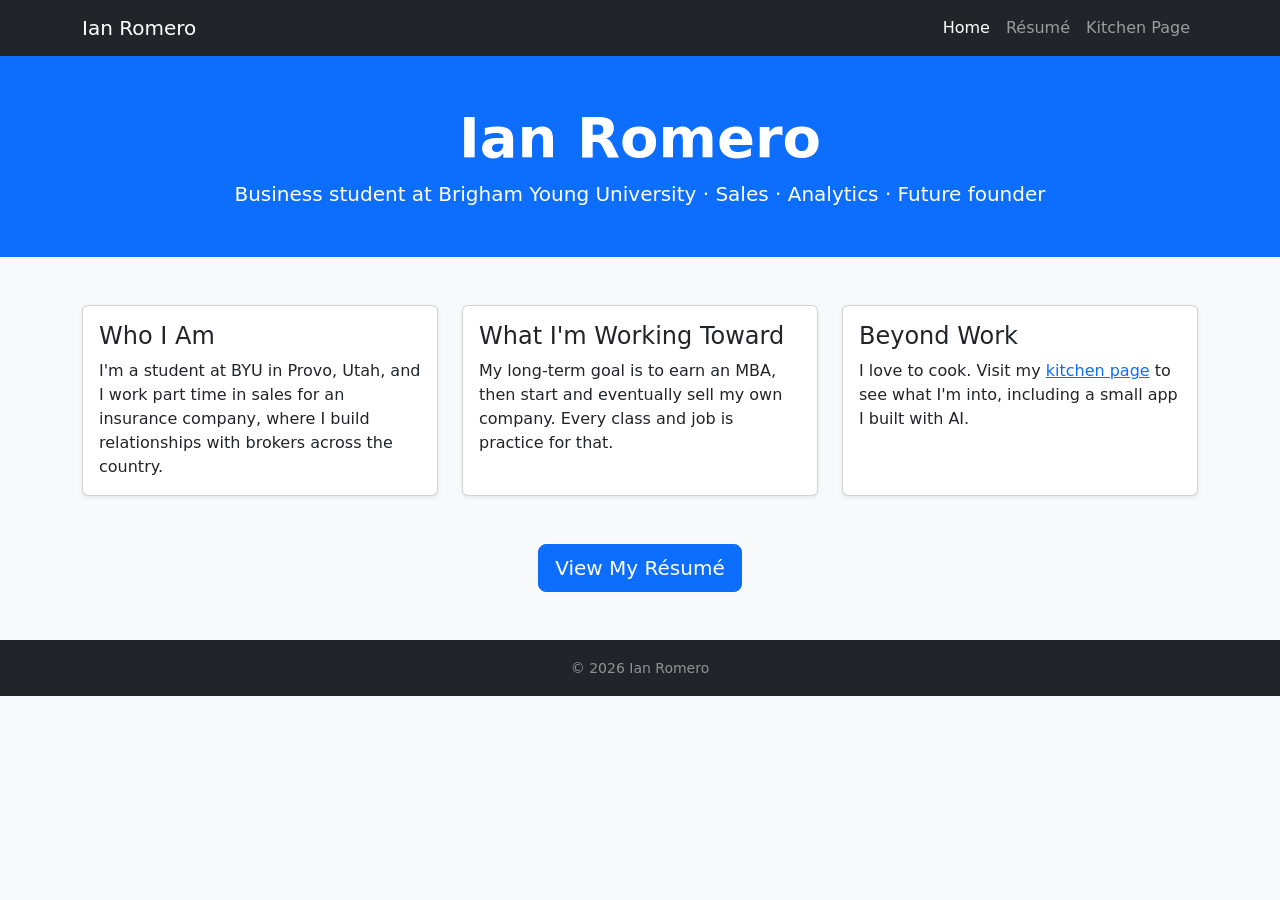
==== index.html @ e1b8995b "Add initial index.html for personal website" ====
<!DOCTYPE html>
<html lang="en">
<head>
    <meta charset="UTF-8">
    <meta name="viewport" content="width=device-width, initial-scale=1">
    <title>Ian Romero | Home</title>
    <!-- Bootstrap 5 (professional pages use the Bootstrap framework) -->
    <link href="https://cdn.jsdelivr.net/npm/bootstrap@5.3.3/dist/css/bootstrap.min.css" rel="stylesheet">
</head>
<body class="bg-light">
    <nav class="navbar navbar-expand-md navbar-dark bg-dark">
        <div class="container">
            <a class="navbar-brand" href="index.html">Ian Romero</a>
            <button class="navbar-toggler" type="button" data-bs-toggle="collapse" data-bs-target="#nav">
                <span class="navbar-toggler-icon"></span>
            </button>
            <div class="collapse navbar-collapse" id="nav">
                <ul class="navbar-nav ms-auto">
                    <li class="nav-item"><a class="nav-link active" href="index.html">Home</a></li>
                    <li class="nav-item"><a class="nav-link" href="resume.html">R&eacute;sum&eacute;</a></li>
                    <li class="nav-item"><a class="nav-link" href="scratch.html">Kitchen Page</a></li>
                </ul>
            </div>
        </div>
    </nav>

    <header class="bg-primary text-white py-5">
        <div class="container text-center">
            <h1 class="display-4 fw-bold">Ian Romero</h1>
            <p class="lead mb-0">Business student at Brigham Young University &middot; Sales &middot; Analytics &middot; Future founder</p>
        </div>
    </header>

    <main class="container my-5">
        <div class="row g-4">
            <div class="col-md-4">
                <div class="card h-100 shadow-sm">
                    <div class="card-body">
                        <h2 class="h4 card-title">Who I Am</h2>
                        <p class="card-text">I'm a student at BYU in Provo, Utah, and I work part time in sales for an
                           insurance company, where I build relationships with brokers across the country.</p>
                    </div>
                </div>
            </div>
            <div class="col-md-4">
                <div class="card h-100 shadow-sm">
                    <div class="card-body">
                        <h2 class="h4 card-title">What I'm Working Toward</h2>
                        <p class="card-text">My long-term goal is to earn an MBA, then start and eventually sell
                           my own company. Every class and job is practice for that.</p>
                    </div>
                </div>
            </div>
            <div class="col-md-4">
                <div class="card h-100 shadow-sm">
                    <div class="card-body">
                        <h2 class="h4 card-title">Beyond Work</h2>
                        <p class="card-text">I love to cook. Visit my <a href="scratch.html">kitchen page</a>
                           to see what I'm into, including a small app I built with AI.</p>
                    </div>
                </div>
            </div>
        </div>
        <div class="text-center mt-5">
            <a class="btn btn-primary btn-lg" href="resume.html">View My R&eacute;sum&eacute;</a>
        </div>
    </main>

    <footer class="bg-dark text-white-50 text-center py-3">
        <small>&copy; 2026 Ian Romero</small>
    </footer>

    <script src="https://cdn.jsdelivr.net/npm/bootstrap@5.3.3/dist/js/bootstrap.bundle.min.js"></script>
</body>
</html>
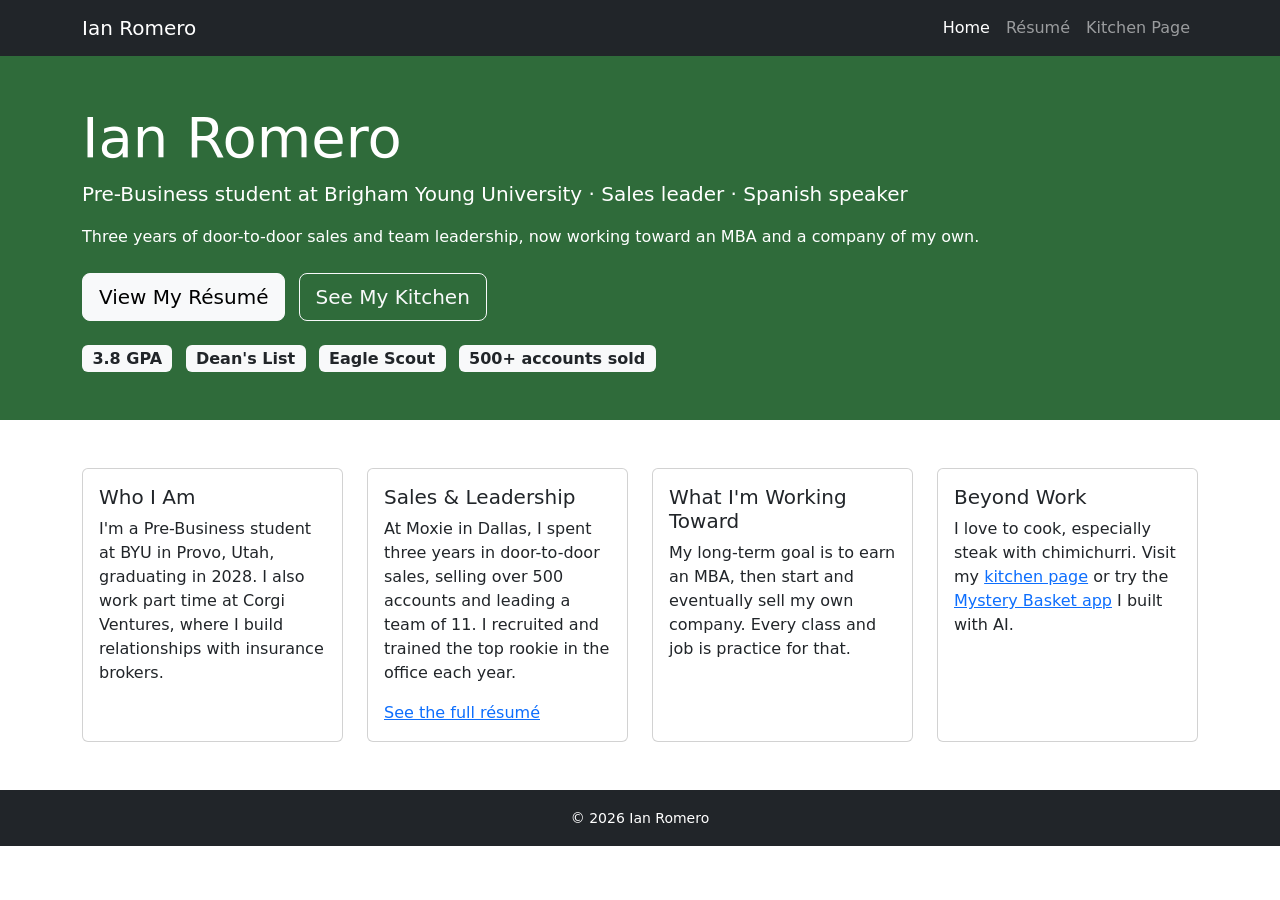
==== commit 16844219: "Refactor index.html for improved structure and content" ====
--- a/index.html
+++ b/index.html
@@ -1,75 +1,73 @@
 <!DOCTYPE html>
 <html lang="en">
 <head>
-    <meta charset="UTF-8">
-    <meta name="viewport" content="width=device-width, initial-scale=1">
-    <title>Ian Romero | Home</title>
-    <!-- Bootstrap 5 (professional pages use the Bootstrap framework) -->
-    <link href="https://cdn.jsdelivr.net/npm/bootstrap@5.3.3/dist/css/bootstrap.min.css" rel="stylesheet">
+  <meta charset="UTF-8">
+  <meta name="viewport" content="width=device-width, initial-scale=1">
+  <title>Ian Romero</title>
+  <link href="https://cdn.jsdelivr.net/npm/bootstrap@5.3.3/dist/css/bootstrap.min.css" rel="stylesheet">
 </head>
-<body class="bg-light">
-    <nav class="navbar navbar-expand-md navbar-dark bg-dark">
-        <div class="container">
-            <a class="navbar-brand" href="index.html">Ian Romero</a>
-            <button class="navbar-toggler" type="button" data-bs-toggle="collapse" data-bs-target="#nav">
-                <span class="navbar-toggler-icon"></span>
-            </button>
-            <div class="collapse navbar-collapse" id="nav">
-                <ul class="navbar-nav ms-auto">
-                    <li class="nav-item"><a class="nav-link active" href="index.html">Home</a></li>
-                    <li class="nav-item"><a class="nav-link" href="resume.html">R&eacute;sum&eacute;</a></li>
-                    <li class="nav-item"><a class="nav-link" href="scratch.html">Kitchen Page</a></li>
-                </ul>
-            </div>
-        </div>
-    </nav>
+<body>
+  <nav class="navbar navbar-expand-sm navbar-dark bg-dark">
+    <div class="container">
+      <a class="navbar-brand" href="index.html">Ian Romero</a>
+      <ul class="navbar-nav">
+        <li class="nav-item"><a class="nav-link active" href="index.html">Home</a></li>
+        <li class="nav-item"><a class="nav-link" href="resume.html">Résumé</a></li>
+        <li class="nav-item"><a class="nav-link" href="scratch.html">Kitchen Page</a></li>
+      </ul>
+    </div>
+  </nav>
 
-    <header class="bg-primary text-white py-5">
-        <div class="container text-center">
-            <h1 class="display-4 fw-bold">Ian Romero</h1>
-            <p class="lead mb-0">Business student at Brigham Young University &middot; Sales &middot; Analytics &middot; Future founder</p>
-        </div>
-    </header>
+  <header class="text-white py-5" style="background-color:#2f6b3a;">
+    <div class="container">
+      <h1 class="display-4">Ian Romero</h1>
+      <p class="lead">Pre-Business student at Brigham Young University · Sales leader · Spanish speaker</p>
+      <p class="mb-4">Three years of door-to-door sales and team leadership, now working toward an MBA and a company of my own.</p>
+      <a href="resume.html" class="btn btn-light btn-lg me-2">View My Résumé</a>
+      <a href="scratch.html" class="btn btn-outline-light btn-lg">See My Kitchen</a>
+      <div class="mt-4">
+        <span class="badge bg-light text-dark fs-6 me-2">3.8 GPA</span>
+        <span class="badge bg-light text-dark fs-6 me-2">Dean's List</span>
+        <span class="badge bg-light text-dark fs-6 me-2">Eagle Scout</span>
+        <span class="badge bg-light text-dark fs-6">500+ accounts sold</span>
+      </div>
+    </div>
+  </header>
 
-    <main class="container my-5">
-        <div class="row g-4">
-            <div class="col-md-4">
-                <div class="card h-100 shadow-sm">
-                    <div class="card-body">
-                        <h2 class="h4 card-title">Who I Am</h2>
-                        <p class="card-text">I'm a student at BYU in Provo, Utah, and I work part time in sales for an
-                           insurance company, where I build relationships with brokers across the country.</p>
-                    </div>
-                </div>
-            </div>
-            <div class="col-md-4">
-                <div class="card h-100 shadow-sm">
-                    <div class="card-body">
-                        <h2 class="h4 card-title">What I'm Working Toward</h2>
-                        <p class="card-text">My long-term goal is to earn an MBA, then start and eventually sell
-                           my own company. Every class and job is practice for that.</p>
-                    </div>
-                </div>
-            </div>
-            <div class="col-md-4">
-                <div class="card h-100 shadow-sm">
-                    <div class="card-body">
-                        <h2 class="h4 card-title">Beyond Work</h2>
-                        <p class="card-text">I love to cook. Visit my <a href="scratch.html">kitchen page</a>
-                           to see what I'm into, including a small app I built with AI.</p>
-                    </div>
-                </div>
-            </div>
-        </div>
-        <div class="text-center mt-5">
-            <a class="btn btn-primary btn-lg" href="resume.html">View My R&eacute;sum&eacute;</a>
-        </div>
-    </main>
+  <main class="container my-5">
+    <div class="row g-4">
+      <div class="col-md-6 col-lg-3">
+        <div class="card h-100"><div class="card-body">
+          <h2 class="h5">Who I Am</h2>
+          <p>I'm a Pre-Business student at BYU in Provo, Utah, graduating in 2028. I also work part time at Corgi Ventures, where I build relationships with insurance brokers.</p>
+        </div></div>
+      </div>
+      <div class="col-md-6 col-lg-3">
+        <div class="card h-100"><div class="card-body">
+          <h2 class="h5">Sales &amp; Leadership</h2>
+          <p>At Moxie in Dallas, I spent three years in door-to-door sales, selling over 500 accounts and leading a team of 11. I recruited and trained the top rookie in the office each year.</p>
+          <a href="resume.html">See the full résumé</a>
+        </div></div>
+      </div>
+      <div class="col-md-6 col-lg-3">
+        <div class="card h-100"><div class="card-body">
+          <h2 class="h5">What I'm Working Toward</h2>
+          <p>My long-term goal is to earn an MBA, then start and eventually sell my own company. Every class and job is practice for that.</p>
+        </div></div>
+      </div>
+      <div class="col-md-6 col-lg-3">
+        <div class="card h-100"><div class="card-body">
+          <h2 class="h5">Beyond Work</h2>
+          <p>I love to cook, especially steak with chimichurri. Visit my <a href="scratch.html">kitchen page</a> or try the <a href="app.html">Mystery Basket app</a> I built with AI.</p>
+        </div></div>
+      </div>
+    </div>
+  </main>
 
-    <footer class="bg-dark text-white-50 text-center py-3">
-        <small>&copy; 2026 Ian Romero</small>
-    </footer>
+  <footer class="bg-dark text-white text-center py-3">
+    <small>&copy; 2026 Ian Romero</small>
+  </footer>
 
-    <script src="https://cdn.jsdelivr.net/npm/bootstrap@5.3.3/dist/js/bootstrap.bundle.min.js"></script>
+  <script src="https://cdn.jsdelivr.net/npm/bootstrap@5.3.3/dist/js/bootstrap.bundle.min.js"></script>
 </body>
 </html>
